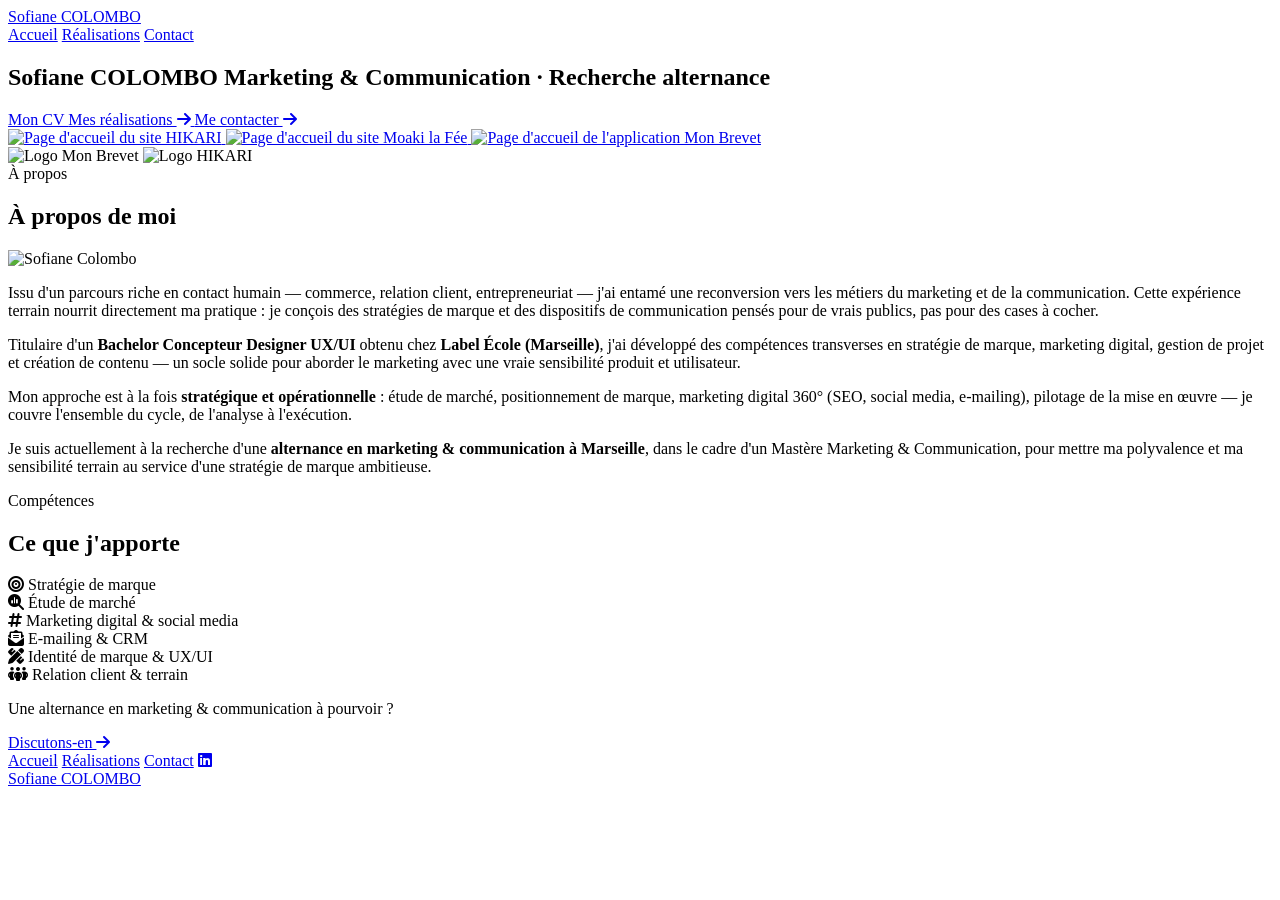
==== index.html @ 67ae6d96 "Add files via upload" ====
<!DOCTYPE html>
<html lang="fr">
<head>
    <meta charset="UTF-8">
    <meta name="viewport" content="width=device-width, initial-scale=1.0">
    <meta name="description" content="Portfolio Marketing & Communication — Sofiane Colombo, Marseille">
    <title>Portfolio S. COLOMBO — Marketing & Communication</title>

    <link rel="icon" type="image/png" href="./asset/favicon-clb.png">

    <link rel="stylesheet" href="./style.css"/>
    <link rel="preconnect" href="https://fonts.googleapis.com">
    <link rel="preconnect" href="https://fonts.gstatic.com" crossorigin>
    <link href="https://fonts.googleapis.com/css2?family=Fira+Sans:wght@300;400;600&family=Playfair+Display:ital,wght@0,400;0,600;0,700;0,800;1,400&display=swap" rel="stylesheet">
    <link rel='stylesheet' href='https://cdn-uicons.flaticon.com/2.1.0/uicons-regular-rounded/css/uicons-regular-rounded.css'>
    <link rel='stylesheet' href='https://cdn-uicons.flaticon.com/2.1.0/uicons-brands/css/uicons-brands.css'>
    <link rel='stylesheet' href='https://cdn-uicons.flaticon.com/2.1.0/uicons-solid-straight/css/uicons-solid-straight.css'>
    <link rel='stylesheet' href='https://cdn-uicons.flaticon.com/2.1.0/uicons-thin-rounded/css/uicons-thin-rounded.css'>
    <link rel="stylesheet" href="https://cdnjs.cloudflare.com/ajax/libs/font-awesome/6.5.0/css/all.min.css">
</head>

<body>

    <header>
        <a href="./index.html" class="header-logo">
            Sofiane COLOMBO
        </a>
        <nav>
            <a href="./index.html">Accueil</a>
            <a href="./realisations.html">Réalisations</a>
            <a href="./page_contact.html">Contact</a>
        </nav>
    </header>

    <main>

        <!-- HERO -->
        <section id="home-hero">
            <div class="hero-text">
                <h1 class="hero-name">
                    Sofiane COLOMBO
                    <span class="hero-subtitle">Marketing &amp; Communication · Recherche alternance</span>
                </h1>
                <div class="hero-actions">
                    <a href="./asset/cv_sofiane_colombo_marketing_v3.pdf" target="_blank" class="hero-cta">
                        <i class="fi fi-ss-file-user"></i> Mon CV
                    </a>
                    <a href="./realisations.html" class="hero-below-link">
                        Mes réalisations <i class="fa-solid fa-arrow-right"></i>
                    </a>
                    <a href="./page_contact.html" class="hero-below-link">
                        Me contacter <i class="fa-solid fa-arrow-right"></i>
                    </a>
                </div>
            </div>

            <div class="hero-visual-col">
                <div class="hero-visual">
                    <a href="./realisations.html" class="laptop-link" aria-label="Voir mes réalisations">
                        <div class="laptop-mockup">
                            <div class="laptop-screen">
                                <div class="screen-carousel">
                                    <div class="screen-track">
                                        <img src="./asset/accueil-hikari.png" alt="Page d'accueil du site HIKARI" class="screen-slide">
                                        <img src="./asset/moaki-accueil.png" alt="Page d'accueil du site Moaki la Fée" class="screen-slide">
                                        <img src="./asset/mon-brevet-accueil.png" alt="Page d'accueil de l'application Mon Brevet" class="screen-slide">
                                    </div>
                                </div>
                            </div>
                            <div class="laptop-base"></div>
                        </div>
                    </a>
                    <img src="./asset/mon-brevet-card.png" alt="Logo Mon Brevet" class="floating-card floating-card--1">
                    <img src="./asset/hikari-logo.png" alt="Logo HIKARI" class="floating-card floating-card--2">
                </div>
            </div>
        </section>

        <!-- À PROPOS -->
        <section id="home-about">
            <div class="about-head">
                <span class="eyebrow">À propos</span>
                <h2>À propos de moi</h2>
                <div class="intro-divider"></div>
            </div>

            <div class="about-story-grid">
                <div class="about-portrait">
                    <div class="about-portrait-frame">
                        <img src="./asset/portrait.jpg" alt="Sofiane Colombo" onerror="this.parentElement.classList.add('no-image')">
                    </div>
                </div>
                <div class="about-text">
                    <p>
                        Issu d'un parcours riche en contact humain — commerce, relation client, entrepreneuriat — j'ai entamé une reconversion vers les métiers du marketing et de la communication. Cette expérience terrain nourrit directement ma pratique : je conçois des stratégies de marque et des dispositifs de communication pensés pour de vrais publics, pas pour des cases à cocher.
                    </p>
                    <p>
                        Titulaire d'un <strong>Bachelor Concepteur Designer UX/UI</strong> obtenu chez
                        <strong>Label École (Marseille)</strong>, j'ai développé des compétences transverses en stratégie de marque, marketing digital, gestion de projet et création de contenu — un socle solide pour aborder le marketing avec une vraie sensibilité produit et utilisateur.
                    </p>
                    <p>
                        Mon approche est à la fois <strong>stratégique et opérationnelle</strong> : étude de marché, positionnement de marque, marketing digital 360° (SEO, social media, e-mailing), pilotage de la mise en œuvre — je couvre l'ensemble du cycle, de l'analyse à l'exécution.
                    </p>
                    <p>
                        Je suis actuellement à la recherche d'une <strong>alternance en marketing &amp; communication à Marseille</strong>, dans le cadre d'un Mastère Marketing &amp; Communication, pour mettre ma polyvalence et ma sensibilité terrain au service d'une stratégie de marque ambitieuse.
                    </p>
                </div>
            </div>
        </section>

        <!-- COMPÉTENCES -->
        <section id="home-skills">
            <span class="eyebrow">Compétences</span>
            <h2>Ce que j'apporte</h2>

            <div class="skills-grid">
                <div class="skill-item"><i class="fa-solid fa-bullseye"></i> Stratégie de marque</div>
                <div class="skill-item"><i class="fa-solid fa-magnifying-glass-chart"></i> Étude de marché</div>
                <div class="skill-item"><i class="fa-solid fa-hashtag"></i> Marketing digital &amp; social media</div>
                <div class="skill-item"><i class="fa-solid fa-envelope-open-text"></i> E-mailing &amp; CRM</div>
                <div class="skill-item"><i class="fa-solid fa-pen-ruler"></i> Identité de marque &amp; UX/UI</div>
                <div class="skill-item"><i class="fa-solid fa-people-group"></i> Relation client &amp; terrain</div>
            </div>
        </section>

        <!-- CTA -->
        <section id="home-cta">
            <p class="bottom-cta-text">Une alternance en marketing &amp; communication à pourvoir ?</p>
            <a href="./page_contact.html" class="bottom-cta-button">
                Discutons-en <i class="fa-solid fa-arrow-right"></i>
            </a>
        </section>

    </main>

    <footer>

        <div class="footer-links">
            <a href="./index.html">Accueil</a>
            <a href="./realisations.html">Réalisations</a>
            <a href="./page_contact.html">Contact</a>
            <a href="https://www.linkedin.com/in/sofiane-colombo-744582396/" target="_blank" aria-label="LinkedIn">
                <i class="fa-brands fa-linkedin"></i>
            </a>
        </div>

        <a href="./index.html" class="footer-logo">
            Sofiane COLOMBO
        </a>

    </footer>

    <script>
        const track = document.querySelector('.screen-track');
        const slideCount = document.querySelectorAll('.screen-slide').length;
        const reduceMotion = window.matchMedia('(prefers-reduced-motion: reduce)').matches;
        let currentSlide = 0;

        if (slideCount > 1 && !reduceMotion) {
            setInterval(() => {
                currentSlide = (currentSlide + 1) % slideCount;
                track.style.transform = `translateX(-${currentSlide * 100}%)`;
            }, 3000);
        }
    </script>

</body>
</html>
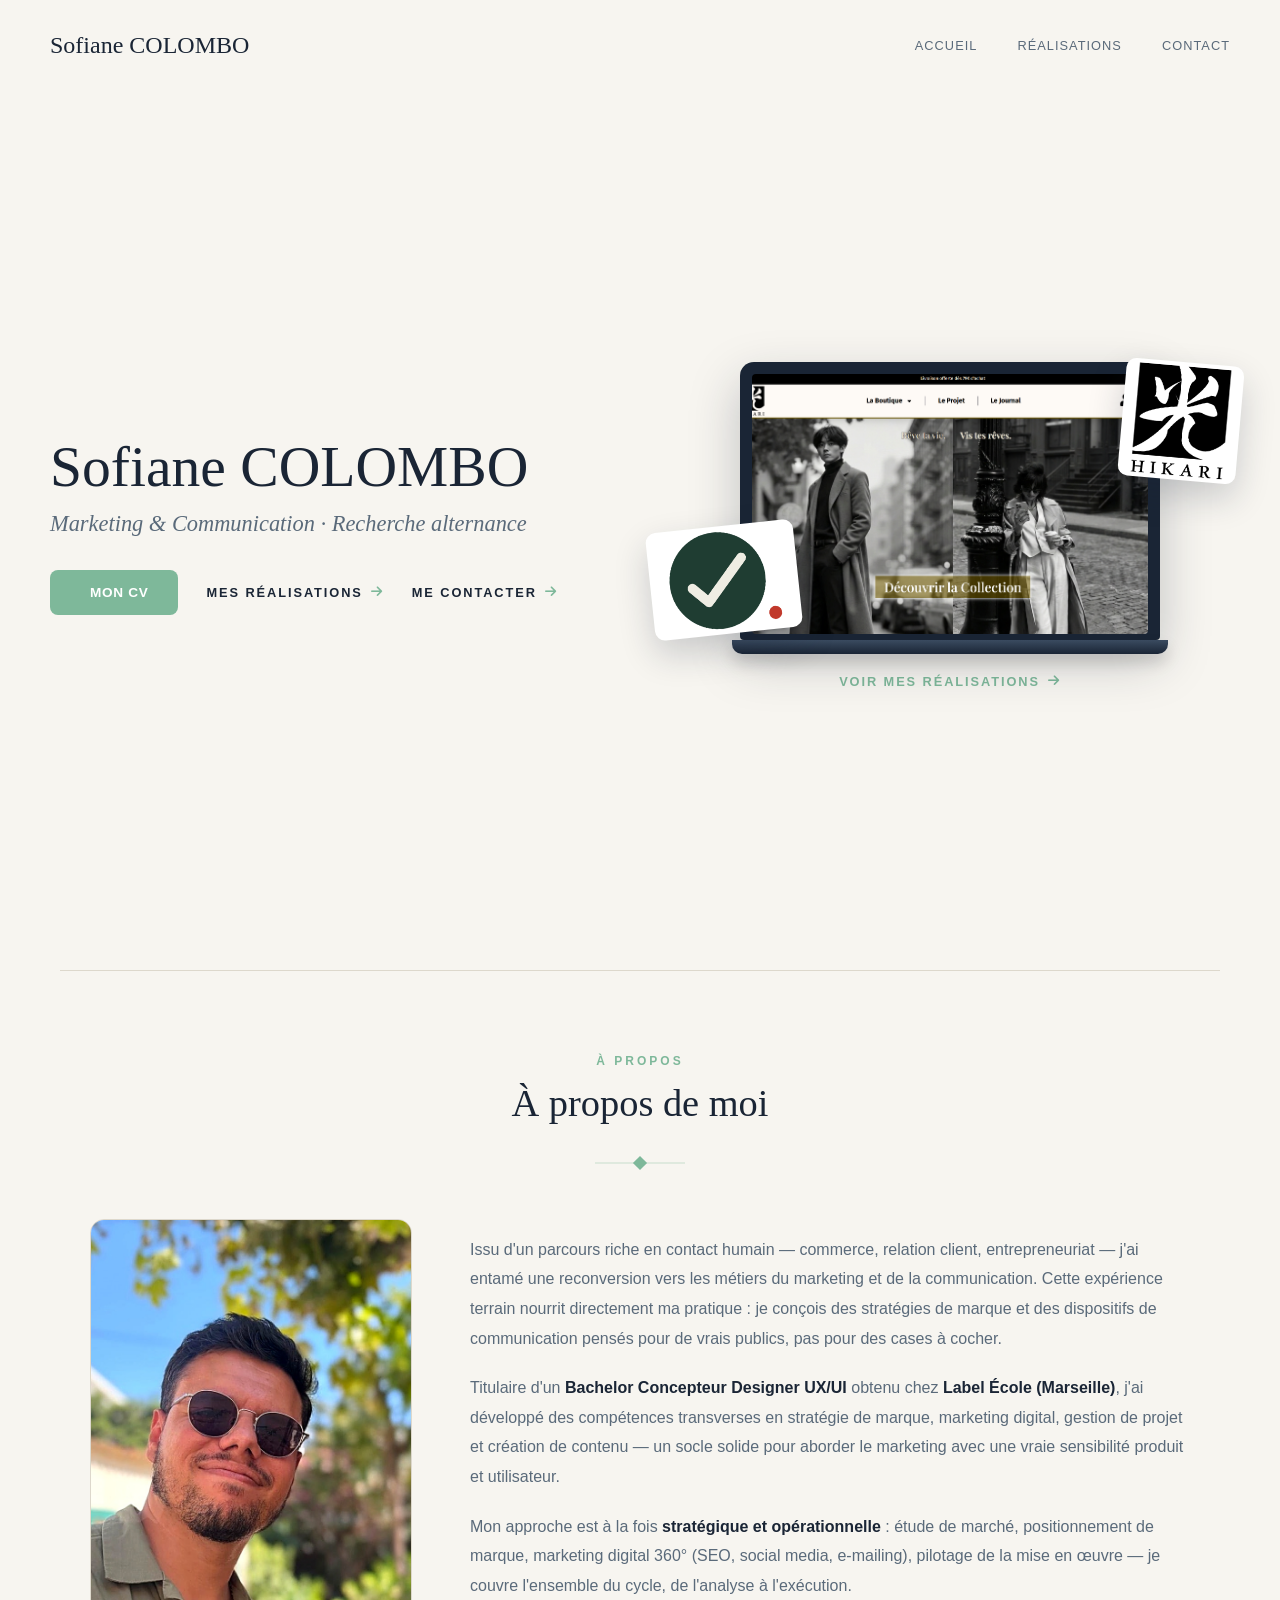
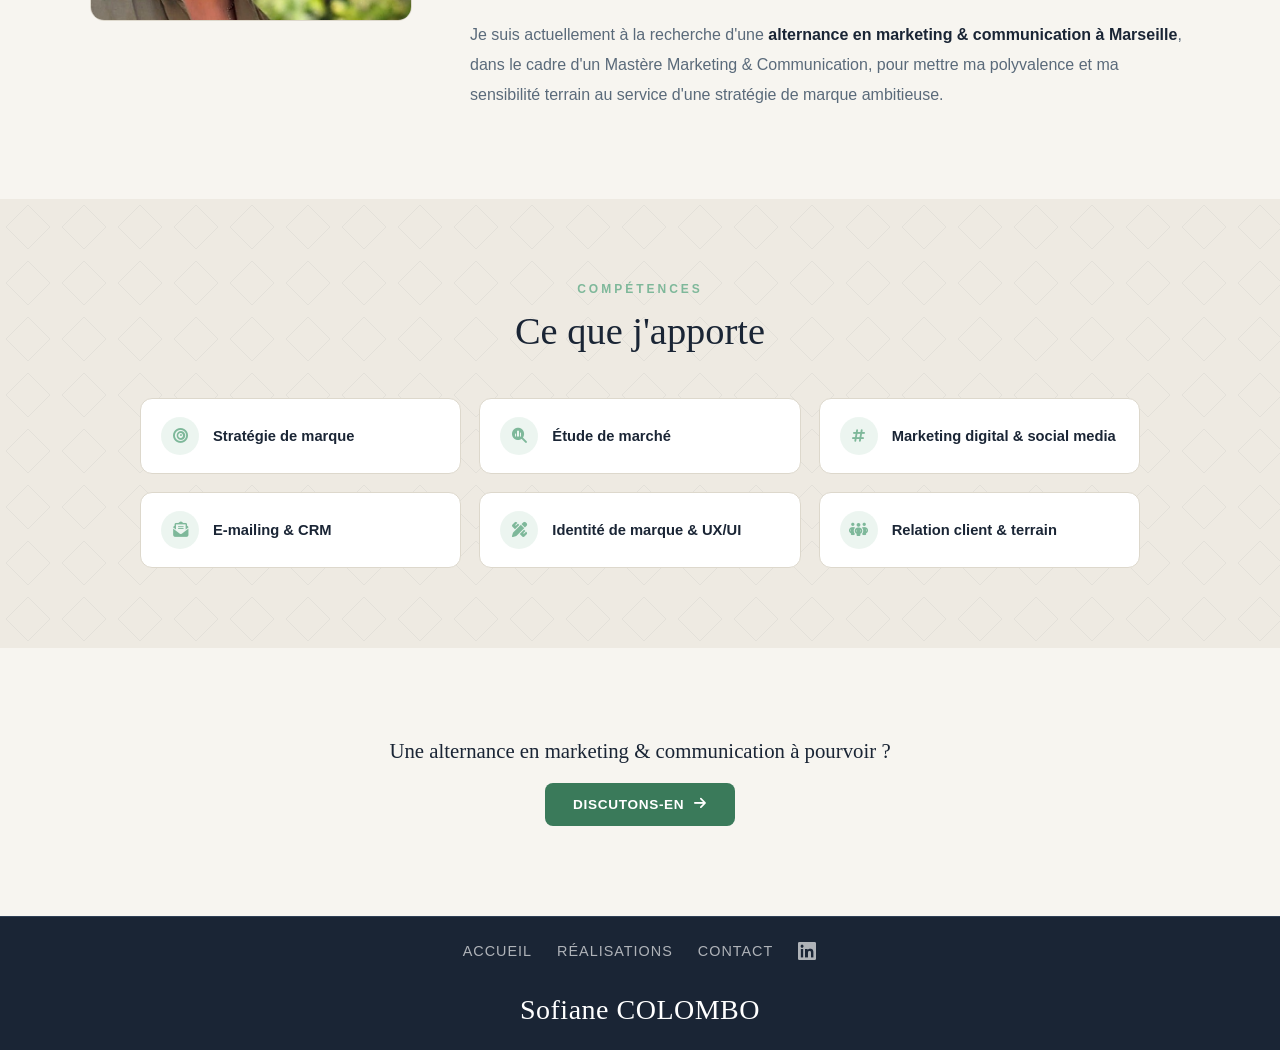
==== commit 1374d18a: "maj mineur laptop hero" ====
--- a/index.html
+++ b/index.html
@@ -73,7 +73,13 @@
                     <img src="./asset/mon-brevet-card.png" alt="Logo Mon Brevet" class="floating-card floating-card--1">
                     <img src="./asset/hikari-logo.png" alt="Logo HIKARI" class="floating-card floating-card--2">
                 </div>
+
+                <a href="./travail.html" class="hero-below-link">
+        Voir mes réalisations <i class="fa-solid fa-arrow-right"></i>
+                </a>
             </div>
+
+           
         </section>
 
         <!-- À PROPOS -->
--- a/style.css
+++ b/style.css
@@ -0,0 +1,1686 @@
+/* =============================================
+   VARIABLES
+   ============================================= */
+:root {
+    --ardoise: #1A2535;
+    --ardoise-mid: #243345;
+    --ardoise-light: #2E3F55;
+    --sauge: #7EB89A;
+    --sauge-light: #A8D4BC;
+    --sauge-dim: rgba(126, 184, 154, 0.15);
+    --blanc: #FFFFFF;
+    --ivoire: #F7F5F0;
+    --ivoire-mid: #EEEAE2;
+    --texte: #1A2535;
+    --texte-muted: #5A6A7A;
+    --texte-light: rgba(255, 255, 255, 0.65);
+}
+
+/* =============================================
+   BASE
+   ============================================= */
+body {
+    margin: 0;
+    padding: 0;
+    font-family: "Fira Sans", sans-serif;
+    background-color: var(--ivoire);
+    color: var(--texte);
+}
+
+h1, h2, h3 {
+    font-family: "Playfair Display", serif;
+    font-weight: 500;
+}
+
+/* =============================================
+   HEADER
+   ============================================= */
+header {
+    display: flex;
+    justify-content: space-between;
+    align-items: center;
+    height: 90px;
+    padding: 0 50px;
+    background-color: var(--ivoire);
+}
+
+.header-logo {
+    display: flex;
+    align-items: center;
+    font-family: "Playfair Display", serif;
+    font-size: 1.5rem;
+    font-weight: 500;
+    color: var(--ardoise);
+    text-decoration: none;
+    white-space: nowrap;
+}
+
+header nav {
+    display: flex;
+    gap: 40px;
+}
+
+header nav a {
+    font-family: "Fira Sans", sans-serif;
+    font-size: 0.8rem;
+    font-weight: 500;
+    letter-spacing: 0.08em;
+    text-transform: uppercase;
+    text-decoration: none;
+    color: var(--texte-muted);
+    transition: color 0.3s ease;
+    position: relative;
+}
+
+header nav a::after {
+    content: '';
+    position: absolute;
+    bottom: -6px;
+    left: 0;
+    width: 0;
+    height: 2px;
+    background-color: var(--sauge);
+    transition: width 0.3s ease;
+}
+
+header nav a:hover {
+    color: var(--ardoise);
+}
+
+header nav a:hover::after {
+    width: 100%;
+}
+
+/* =============================================
+   FOOTER
+   ============================================= */
+footer {
+    display: flex;
+    flex-direction: column;
+    justify-content: center;
+    align-items: center;
+    gap: 32px;
+    padding: 24px 40px;
+    background-color: var(--ardoise);
+    border-top: 1px solid var(--ardoise-light);
+    color: var(--texte-light);
+    font-family: "Fira Sans", sans-serif;
+    font-size: 0.8rem;
+    letter-spacing: 0.5px;
+}
+
+.footer-logo {
+    font-family: "Playfair Display", serif;
+    font-size: 1.75rem;
+    font-weight: 500;
+    color: var(--blanc);
+    text-decoration: none;
+}
+
+.footer-links {
+    display: flex;
+    flex-wrap: wrap;
+    justify-content: center;
+    align-items: center;
+    gap: 25px;
+}
+
+.footer-links a {
+    text-decoration: none;
+    color: var(--texte-light);
+    font-size: 0.9rem;
+    font-weight: 500;
+    letter-spacing: 1px;
+    text-transform: uppercase;
+    transition: color 0.3s ease;
+}
+
+.footer-links a:hover {
+    color: var(--sauge);
+}
+
+.footer-links i {
+    font-size: 1.3rem;
+}
+
+/* =============================================
+   BOUTONS & CTA GÉNÉRIQUES
+   ============================================= */
+.hero-cta {
+    display: inline-flex;
+    align-items: center;
+    gap: 10px;
+    background-color: var(--sauge);
+    color: var(--blanc);
+    padding: 15px 30px;
+    border-radius: 8px;
+    text-decoration: none;
+    font-family: "Fira Sans", sans-serif;
+    font-weight: 600;
+    letter-spacing: 0.05em;
+    text-transform: uppercase;
+    font-size: 0.85rem;
+    width: fit-content;
+    transition: background-color 0.3s ease, transform 0.3s ease;
+}
+
+.hero-cta:hover {
+    background-color: #3A7A5A;
+    transform: translateY(-2px);
+}
+
+.bottom-cta {
+    text-align: center;
+    margin-top: 50px;
+    padding-top: 40px;
+    border-top: 1px solid #DDD8CC;
+}
+
+.bottom-cta-text {
+    font-family: "Playfair Display", serif;
+    font-size: 1.3rem;
+    color: var(--ardoise);
+    margin-bottom: 20px;
+}
+
+.bottom-cta-button {
+    display: inline-flex;
+    align-items: center;
+    gap: 10px;
+    background-color: #3A7A5A;
+    color: var(--blanc);
+    padding: 14px 28px;
+    border-radius: 8px;
+    text-decoration: none;
+    font-family: "Fira Sans", sans-serif;
+    font-weight: 600;
+    letter-spacing: 0.05em;
+    text-transform: uppercase;
+    font-size: 0.85rem;
+    transition: background-color 0.3s ease, transform 0.3s ease;
+}
+
+.bottom-cta-button:hover {
+    background-color: var(--sauge);
+    transform: translateY(-2px);
+}
+
+/* =============================================
+   HOMEPAGE — HERO
+   ============================================= */
+#home-hero {
+    display: grid;
+    grid-template-columns: 1fr 1fr;
+    gap: 60px;
+    align-items: center;
+    max-width: 1300px;
+    margin: 0 auto;
+    padding: 30px 50px 40px;
+    min-height: calc(100vh - 90px);
+}
+
+.hero-text {
+    display: flex;
+    flex-direction: column;
+    gap: 22px;
+}
+
+.hero-eyebrow {
+    font-family: "Fira Sans", sans-serif;
+    font-size: 0.7rem;
+    font-weight: 500;
+    letter-spacing: 0.3em;
+    text-transform: uppercase;
+    color: var(--sauge);
+}
+
+.hero-text h1 {
+    font-family: "Playfair Display", serif;
+    font-size: clamp(2rem, 3.2vw, 2.9rem);
+    font-weight: 500;
+    line-height: 1.25;
+    color: var(--ardoise);
+    margin: 0;
+}
+
+.hero-description {
+    font-family: "Fira Sans", sans-serif;
+    font-size: 0.98rem;
+    line-height: 1.85;
+    color: var(--texte-muted);
+    margin: 0;
+}
+
+/* Mockup laptop */
+.hero-visual {
+    position: relative;
+    display: flex;
+    justify-content: center;
+    align-items: center;
+    width: 100%;
+}
+
+.laptop-mockup {
+    width: 100%;
+    max-width: 420px;
+}
+
+.laptop-screen {
+    background-color: var(--ardoise);
+    border-radius: 14px 14px 4px 4px;
+    padding: 12px 12px 6px;
+    box-shadow: 0 20px 50px rgba(26, 37, 53, 0.25);
+}
+
+.laptop-base {
+    height: 14px;
+    background: linear-gradient(to bottom, #3A4B60, var(--ardoise));
+    border-radius: 0 0 10px 10px;
+    margin: 0 -8px;
+    box-shadow: 0 8px 15px rgba(0, 0, 0, 0.15);
+}
+
+/* Carrousel écran laptop */
+.screen-carousel {
+    position: relative;
+    width: 100%;
+    height: 260px;
+    border-radius: 4px;
+    overflow: hidden;
+}
+
+.screen-track {
+    display: flex;
+    width: 100%;
+    height: 100%;
+    transition: transform 0.8s ease;
+}
+
+.screen-slide {
+    flex: 0 0 100%;
+    width: 100%;
+    height: 100%;
+    object-fit: cover;
+    object-position: top;
+}
+
+/* Cartes flottantes autour du mockup */
+.floating-card {
+    position: absolute;
+    border-radius: 10px;
+    box-shadow: 0 15px 35px rgba(26, 37, 53, 0.2);
+    border: 4px solid var(--blanc);
+    object-fit: cover;
+}
+
+.floating-card--1 {
+    width: 140px;
+    height: 100px;
+    bottom: 20px;
+    left: -20px;
+    transform: rotate(-6deg);
+    background-color: var(--blanc);
+}
+
+.floating-card--2 {
+    width: 110px;
+    height: 110px;
+    top: 0;
+    right: -10px;
+    transform: rotate(5deg);
+    object-fit: contain;
+    background-color: var(--blanc);
+}
+
+/* Lien sous laptop */
+
+.hero-visual-col {
+    display: flex;
+    flex-direction: column;
+    align-items: center;
+    gap: 20px;
+}
+
+.laptop-link {
+    display: block;
+    text-decoration: none;
+}
+
+.laptop-link:hover .laptop-screen {
+    box-shadow: 0 25px 60px rgba(26, 37, 53, 0.35);
+}
+
+.hero-below-link {
+    display: inline-flex;
+    align-items: center;
+    gap: 8px;
+    font-family: "Fira Sans", sans-serif;
+    font-size: 0.8rem;
+    font-weight: 600;
+    letter-spacing: 0.15em;
+    text-transform: uppercase;
+    text-decoration: none;
+    color: var(--sauge);
+    transition: gap 0.2s ease, color 0.2s ease;
+}
+
+.hero-below-link:hover {
+    gap: 14px;
+    color: #3A7A5A;
+}
+
+/* =============================================
+   HOMEPAGE — CRAFT LINK BUILD
+   ============================================= */
+#home-method {
+    background-color: var(--ivoire-mid);
+    background-image: url("data:image/svg+xml,%3Csvg xmlns='http://www.w3.org/2000/svg' width='56' height='56' viewBox='0 0 56 56'%3E%3Cpath d='M28 6 L50 28 L28 50 L6 28 Z' fill='none' stroke='%231A2535' stroke-opacity='0.05' stroke-width='1'/%3E%3C/svg%3E");
+    padding: 80px 30px;
+    text-align: center;
+    border-top: 1px solid #DDD8CC;
+}
+
+#home-method .eyebrow {
+    display: inline-block;
+    font-family: "Fira Sans", sans-serif;
+    font-size: 0.75rem;
+    font-weight: 600;
+    letter-spacing: 0.25em;
+    text-transform: uppercase;
+    color: var(--sauge);
+    margin-bottom: 1rem;
+}
+
+#home-method h2 {
+    font-family: "Playfair Display", serif;
+    font-size: clamp(1.8rem, 3.5vw, 2.6rem);
+    font-weight: 500;
+    color: var(--ardoise);
+    margin: 0 0 1.2rem;
+}
+
+#home-method .intro-text {
+    font-family: "Fira Sans", sans-serif;
+    font-size: 1rem;
+    line-height: 1.75;
+    color: var(--texte-muted);
+    max-width: 640px;
+    margin: 0 auto;
+}
+
+#home-method .values-grid {
+    max-width: 1100px;
+    margin: 50px auto 0;
+}
+
+#home-cta {
+    text-align: center;
+    padding: 70px 30px 90px;
+}
+
+/* =============================================
+   PAGE CONTACT
+   ============================================= */
+.contact-page-body {
+    min-height: 100vh;
+    display: flex;
+    flex-direction: column;
+}
+
+.contact-main {
+    flex: 1;
+    display: flex;
+    justify-content: center;
+    align-items: center;
+    padding: 20px;
+    background-color: var(--ivoire);
+    background-image: url("data:image/svg+xml,%3Csvg xmlns='http://www.w3.org/2000/svg' width='56' height='56' viewBox='0 0 56 56'%3E%3Cpath d='M28 6 L50 28 L28 50 L6 28 Z' fill='none' stroke='%231A2535' stroke-opacity='0.05' stroke-width='1'/%3E%3C/svg%3E");
+    background-size: 56px 56px;
+}
+
+.business-card {
+    background-color: var(--blanc);
+    width: 100%;
+    max-width: 400px;
+    padding: 40px;
+    border: 2px solid var(--sauge);
+    border-radius: 15px;
+    box-shadow: 10px 10px 0px var(--ivoire-mid);
+    text-align: center;
+    position: relative;
+}
+
+.card-header h3 {
+    margin: 0;
+    font-size: 1.8rem;
+    color: var(--ardoise);
+}
+
+.job-title {
+    font-family: "Fira Sans", sans-serif;
+    text-transform: uppercase;
+    letter-spacing: 2px;
+    color: var(--sauge);
+    font-weight: 600;
+    font-size: 0.9rem;
+    display: block;
+    margin-bottom: 15px;
+}
+
+.status-badge {
+    display: inline-flex;
+    align-items: center;
+    margin-top: 8px;
+    gap: 8px;
+    background-color: rgba(126, 184, 154, 0.1);
+    color: #3A7A5A;
+    padding: 5px 12px;
+    border-radius: 20px;
+    font-size: 0.8rem;
+    font-weight: 600;
+    border: 1px solid rgba(126, 184, 154, 0.4);
+}
+
+.dot {
+    height: 8px;
+    width: 8px;
+    background-color: var(--sauge);
+    border-radius: 50%;
+    display: inline-block;
+}
+
+.divider {
+    border: 0;
+    height: 1px;
+    background: var(--ivoire-mid);
+    margin: 30px auto;
+    width: 50%;
+}
+
+.contact-row {
+    display: flex;
+    align-items: center;
+    justify-content: flex-start;
+    gap: 15px;
+    padding: 12px;
+    margin-bottom: 10px;
+    text-decoration: none;
+    color: var(--texte-muted);
+    background-color: var(--ivoire);
+    border-radius: 8px;
+    transition: all 0.3s ease;
+    border: 1px solid transparent;
+}
+
+.contact-row:not(.static):hover {
+    background-color: var(--ivoire-mid);
+    border-color: var(--sauge);
+    transform: translateX(5px);
+    color: var(--ardoise);
+}
+
+.contact-arrow {
+    margin-left: auto;
+    font-size: 0.8rem;
+    color: var(--sauge);
+    opacity: 0.5;
+    transition: opacity 0.25s ease, transform 0.25s ease;
+}
+
+.contact-row:hover .contact-arrow {
+    opacity: 1;
+    transform: translateX(4px);
+}
+
+.icon-box {
+    width: 35px;
+    height: 35px;
+    background-color: var(--sauge-dim);
+    color: var(--sauge);
+    border-radius: 50%;
+    display: flex;
+    justify-content: center;
+    align-items: center;
+}
+
+.icon-box i {
+    font-size: 1rem;
+    margin: 0;
+}
+
+.card-footer {
+    margin-top: 30px;
+}
+
+.card-footer a {
+    color: var(--sauge);
+    text-decoration: none;
+    font-weight: bold;
+    display: flex;
+    justify-content: center;
+    align-items: center;
+    gap: 5px;
+}
+
+.card-footer i {
+    font-size: 1.2rem;
+    margin: 0;
+}
+
+/* =============================================
+   PAGE TRAVAIL — PROJET DÉTAIL
+   ============================================= */
+#real-intro {
+    text-align: center;
+    padding: 70px 20px 50px;
+    max-width: 760px;
+    margin: 0 auto;
+}
+
+#real-intro .eyebrow {
+    display: inline-block;
+    font-family: "Fira Sans", sans-serif;
+    font-size: 0.75rem;
+    font-weight: 600;
+    letter-spacing: 0.25em;
+    text-transform: uppercase;
+    color: var(--sauge);
+    margin-bottom: 1rem;
+}
+
+#real-intro h1 {
+    font-family: "Playfair Display", serif;
+    font-size: clamp(1.9rem, 4vw, 3rem);
+    font-weight: 500;
+    color: var(--ardoise);
+    line-height: 1.2;
+    margin: 0 0 1.4rem;
+}
+
+#real-intro .intro-text {
+    font-family: "Fira Sans", sans-serif;
+    font-size: 1rem;
+    line-height: 1.75;
+    color: var(--texte-muted);
+    margin: 0 auto;
+}
+
+.intro-divider {
+    position: relative;
+    width: 90px;
+    height: 12px;
+    margin: 2rem auto 0;
+}
+
+.intro-divider::before {
+    content: '';
+    position: absolute;
+    top: 50%;
+    left: 50%;
+    width: 10px;
+    height: 10px;
+    background-color: var(--sauge);
+    transform: translate(-50%, -50%) rotate(45deg);
+}
+
+.intro-divider::after {
+    content: '';
+    position: absolute;
+    top: 50%;
+    left: 0;
+    right: 0;
+    height: 1px;
+    background-color: var(--sauge);
+    opacity: 0.4;
+    transform: translateY(-50%);
+    z-index: -1;
+}
+
+#real-projects {
+    max-width: 1100px;
+    margin: 0 auto;
+    padding: 20px 20px 60px;
+    display: flex;
+    flex-direction: column;
+    gap: 30px;
+}
+
+.real-block {
+    display: grid;
+    grid-template-columns: 1fr 1fr;
+    border: 1px solid #DDD8CC;
+    border-radius: 15px;
+    overflow: hidden;
+    background-color: var(--blanc);
+    max-height: 680px;
+    opacity: 0;
+    transform: translateY(30px);
+    transition: opacity 0.6s ease, transform 0.6s ease, border-color 0.3s ease;
+}
+
+.real-block:hover {
+    border-color: var(--sauge);
+}
+
+.real-block.visible {
+    opacity: 1;
+    transform: translateY(0);
+}
+
+.real-block--alt .real-media {
+    order: 2;
+    background-color: var(--ardoise-mid);
+}
+
+.real-block--alt .real-content {
+    order: 1;
+}
+
+.real-media {
+    position: relative;
+    overflow: hidden;
+    background-color: var(--ivoire-mid);
+    min-height: 340px;
+    max-height: 650px;
+}
+
+.real-media img {
+    width: 100%;
+    height: 100%;
+    object-fit: contain;
+    display: block;
+    transition: transform 0.5s ease;
+}
+
+.real-media video {
+    width: 100%;
+    height: 100%;
+    object-fit: cover;
+    object-position: center top;
+    display: block;
+    transition: transform 0.5s ease;
+}
+
+.real-block:hover .real-media img,
+.real-block:hover .real-media video {
+    transform: scale(1.04);
+}
+
+.real-media--iframe {
+    padding: 0;
+}
+
+.real-media--iframe iframe {
+    position: absolute;
+    top: 0;
+    left: 0;
+    width: 100%;
+    height: 100%;
+    border: 0;
+}
+
+.media-placeholder {
+    width: 100%;
+    height: 100%;
+    min-height: 340px;
+    display: flex;
+    flex-direction: column;
+    align-items: center;
+    justify-content: center;
+    gap: 10px;
+    color: var(--sauge);
+    background-color: var(--ivoire-mid);
+}
+
+.media-placeholder i {
+    font-size: 2.5rem;
+    opacity: 0.5;
+}
+
+.media-placeholder span {
+    font-family: "Fira Sans", sans-serif;
+    font-size: 0.72rem;
+    letter-spacing: 0.1em;
+    text-transform: uppercase;
+    opacity: 0.6;
+}
+
+.media-badge {
+    position: absolute;
+    top: 14px;
+    left: 14px;
+    background-color: var(--sauge);
+    color: var(--blanc);
+    font-family: "Fira Sans", sans-serif;
+    font-size: 0.65rem;
+    font-weight: 700;
+    letter-spacing: 0.15em;
+    text-transform: uppercase;
+    padding: 4px 10px;
+    border-radius: 4px;
+}
+
+.real-content {
+    padding: clamp(1.8rem, 4vw, 3rem);
+    background-color: var(--blanc);
+    color: var(--texte);
+    display: flex;
+    flex-direction: column;
+    justify-content: center;
+    gap: 0;
+}
+
+.real-content--light {
+    background-color: var(--ardoise);
+}
+
+.real-content--light h2,
+.real-content--light .real-content h2 {
+    color: var(--blanc) !important;
+}
+
+.real-content--light p,
+.real-content--light .step-label,
+.real-content--light .real-list {
+    color: var(--texte-light) !important;
+}
+
+.real-content--light .real-list li strong {
+    color: var(--blanc) !important;
+}
+
+.real-content--light .real-skills span {
+    color: var(--sauge-light);
+    border-color: rgba(126, 184, 154, 0.4);
+    background-color: rgba(126, 184, 154, 0.1);
+}
+
+.real-content--light .real-link {
+    color: var(--sauge-light);
+}
+
+.real-content--light .real-link:hover {
+    color: var(--blanc);
+}
+
+.real-tag {
+    font-family: "Fira Sans", sans-serif;
+    font-size: 0.72rem;
+    font-weight: 600;
+    letter-spacing: 0.15em;
+    text-transform: uppercase;
+    color: var(--sauge);
+    margin-bottom: 0.9rem;
+    display: flex;
+    align-items: center;
+    gap: 6px;
+}
+
+.real-content h2 {
+    font-family: "Playfair Display", serif;
+    font-size: clamp(1.4rem, 2.5vw, 1.9rem);
+    font-weight: 700;
+    line-height: 1.2;
+    margin: 0 0 1.1rem;
+    color: var(--ardoise);
+}
+
+.real-content p {
+    font-family: "Fira Sans", sans-serif;
+    font-size: 0.95rem;
+    line-height: 1.75;
+    margin-bottom: 0.9rem;
+    color: var(--texte-muted);
+}
+
+.real-skills {
+    display: flex;
+    flex-wrap: wrap;
+    gap: 8px;
+    margin: 0.6rem 0 1.4rem;
+}
+
+.real-skills span {
+    font-family: "Fira Sans", sans-serif;
+    font-size: 0.68rem;
+    font-weight: 600;
+    letter-spacing: 0.1em;
+    text-transform: uppercase;
+    padding: 4px 10px;
+    border: 1px solid rgba(126, 184, 154, 0.5);
+    color: #3A7A5A;
+    border-radius: 4px;
+    background-color: rgba(126, 184, 154, 0.08);
+    transition: background-color 0.2s, border-color 0.2s;
+}
+
+.real-skills span:hover {
+    background-color: rgba(126, 184, 154, 0.18);
+    border-color: var(--sauge);
+}
+
+.real-link {
+    display: inline-flex;
+    align-items: center;
+    gap: 8px;
+    font-family: "Fira Sans", sans-serif;
+    font-size: 0.8rem;
+    font-weight: 600;
+    letter-spacing: 0.15em;
+    text-transform: uppercase;
+    text-decoration: none;
+    color: var(--sauge);
+    transition: gap 0.2s ease, color 0.2s ease;
+    align-self: flex-start;
+}
+
+.real-link:hover {
+    gap: 14px;
+    color: #3A7A5A;
+}
+
+.project-meta {
+    display: flex;
+    flex-wrap: wrap;
+    justify-content: center;
+    gap: 0;
+    margin-top: 40px;
+    border: 1px solid #DDD8CC;
+    border-radius: 12px;
+    overflow: hidden;
+    max-width: 760px;
+    margin-left: auto;
+    margin-right: auto;
+    background-color: var(--blanc);
+}
+
+.meta-item {
+    flex: 1 1 160px;
+    display: flex;
+    flex-direction: column;
+    gap: 6px;
+    padding: 20px 24px;
+    border-right: 1px solid #DDD8CC;
+    text-align: center;
+}
+
+.meta-item:last-child {
+    border-right: none;
+}
+
+.meta-label {
+    font-family: "Fira Sans", sans-serif;
+    font-size: 0.7rem;
+    font-weight: 600;
+    letter-spacing: 0.15em;
+    text-transform: uppercase;
+    color: var(--sauge);
+}
+
+.meta-value {
+    font-family: "Fira Sans", sans-serif;
+    font-size: 0.88rem;
+    color: var(--texte-muted);
+    line-height: 1.4;
+}
+
+.real-process {
+    display: flex;
+    flex-direction: column;
+    gap: 10px;
+    margin: 1rem 0;
+    border-left: 2px solid var(--sauge);
+    padding-left: 16px;
+}
+
+.process-step {
+    display: flex;
+    align-items: center;
+    gap: 12px;
+}
+
+.step-num {
+    font-family: "Fira Sans", sans-serif;
+    font-size: 0.7rem;
+    font-weight: 600;
+    color: var(--sauge);
+    min-width: 24px;
+}
+
+.step-label {
+    font-family: "Fira Sans", sans-serif;
+    font-size: 0.85rem;
+    color: var(--texte-muted);
+}
+
+.real-list {
+    font-family: "Fira Sans", sans-serif;
+    font-size: 0.92rem;
+    line-height: 1.75;
+    color: var(--texte-muted);
+    padding-left: 20px;
+    margin: 0.6rem 0 1rem;
+}
+
+.real-list li {
+    margin-bottom: 6px;
+}
+
+.real-list li strong {
+    color: var(--ardoise);
+}
+
+.kpi-grid {
+    display: grid;
+    grid-template-columns: 1fr 1fr;
+    gap: 16px;
+    margin-top: 20px;
+    width: 100%;
+    padding: 0 24px;
+}
+
+.kpi-item {
+    display: flex;
+    flex-direction: column;
+    align-items: center;
+    gap: 4px;
+    padding: 16px;
+    background-color: rgba(126, 184, 154, 0.08);
+    border: 1px solid rgba(126, 184, 154, 0.25);
+    border-radius: 8px;
+}
+
+.kpi-val {
+    font-family: "Playfair Display", serif;
+    font-size: 1.6rem;
+    font-weight: 700;
+    color: var(--sauge);
+}
+
+.kpi-desc {
+    font-family: "Fira Sans", sans-serif;
+    font-size: 0.7rem;
+    letter-spacing: 0.08em;
+    text-transform: uppercase;
+    color: var(--texte-muted);
+    text-align: center;
+}
+
+/* =============================================
+   PAGE TRAVAIL — HUB (GRILLE DE PROJETS)
+   ============================================= */
+#hub-intro {
+    text-align: center;
+    padding: 70px 20px 40px;
+}
+
+#hub-intro .eyebrow {
+    display: inline-block;
+    font-family: "Fira Sans", sans-serif;
+    font-size: 0.75rem;
+    font-weight: 600;
+    letter-spacing: 0.25em;
+    text-transform: uppercase;
+    color: var(--sauge);
+    margin-bottom: 0.8rem;
+}
+
+#hub-intro h1 {
+    font-family: "Playfair Display", serif;
+    font-size: clamp(1.8rem, 4vw, 2.8rem);
+    font-weight: 500;
+    color: var(--ardoise);
+    margin: 0 0 1.5rem;
+}
+
+#hub-grid {
+    display: grid;
+    grid-template-columns: repeat(3, 1fr);
+    gap: 24px;
+    max-width: 1100px;
+    margin: 0 auto;
+    padding: 20px 30px 90px;
+}
+
+.hub-card {
+    display: flex;
+    flex-direction: column;
+    border: 1px solid #DDD8CC;
+    border-radius: 15px;
+    overflow: hidden;
+    text-decoration: none;
+    color: inherit;
+    background: var(--blanc);
+    transition: transform 0.3s ease, box-shadow 0.3s ease, border-color 0.3s ease;
+}
+
+.hub-card:hover {
+    transform: translateY(-6px);
+    box-shadow: 0 12px 30px rgba(26, 37, 53, 0.12);
+    border-color: var(--sauge);
+}
+
+.hub-card-media {
+    position: relative;
+    width: 100%;
+    aspect-ratio: 4 / 3;
+    overflow: hidden;
+}
+
+.hub-card-media img {
+    width: 100%;
+    height: 100%;
+    padding-bottom: 30px;
+    object-fit: contain;
+    display: block;
+    transition: transform 0.4s ease;
+}
+
+.hub-card:hover .hub-card-media img {
+    transform: scale(1.05);
+}
+
+.hub-card-media--logo {
+    display: flex;
+    align-items: center;
+    justify-content: center;
+    padding: 20px;
+    box-sizing: border-box;
+    background: var(--blanc);
+}
+
+.hub-card-media--logo img {
+    object-fit: contain;
+    object-position: center;
+}
+
+.hub-card-badge {
+    position: absolute;
+    bottom: 10px;
+    left: 10px;
+    background: var(--sauge);
+    color: var(--blanc);
+    font-family: "Fira Sans", sans-serif;
+    font-size: 0.6rem;
+    font-weight: 700;
+    letter-spacing: 0.12em;
+    text-transform: uppercase;
+    padding: 4px 9px;
+    border-radius: 4px;
+}
+
+.hub-card-wip {
+    position: absolute;
+    top: 10px;
+    right: 10px;
+    background: var(--ardoise);
+    color: var(--blanc);
+    font-family: "Fira Sans", sans-serif;
+    font-size: 0.6rem;
+    font-weight: 700;
+    letter-spacing: 0.12em;
+    text-transform: uppercase;
+    padding: 4px 9px;
+    border-radius: 4px;
+}
+
+.hub-card-content {
+    padding: 20px 22px 22px;
+    display: flex;
+    flex-direction: column;
+    gap: 8px;
+    flex: 1;
+}
+
+.hub-card-content h2 {
+    font-family: "Playfair Display", serif;
+    font-size: 1.2rem;
+    font-weight: 700;
+    color: var(--ardoise);
+    margin: 0;
+}
+
+.hub-card-content p {
+    font-family: "Fira Sans", sans-serif;
+    font-size: 0.85rem;
+    line-height: 1.6;
+    color: var(--texte-muted);
+    margin: 0;
+    flex: 1;
+}
+
+.hub-card-link {
+    display: inline-flex;
+    align-items: center;
+    gap: 6px;
+    font-family: "Fira Sans", sans-serif;
+    font-size: 0.72rem;
+    font-weight: 600;
+    letter-spacing: 0.1em;
+    text-transform: uppercase;
+    color: var(--sauge);
+    margin-top: 4px;
+    transition: gap 0.25s ease;
+}
+
+.hub-card:hover .hub-card-link {
+    gap: 12px;
+}
+
+.detail-back {
+    display: block;
+    text-align: center;
+    margin: 10px 0 40px;
+    font-family: "Fira Sans", sans-serif;
+    font-size: 0.8rem;
+    font-weight: 600;
+    letter-spacing: 0.08em;
+    text-transform: uppercase;
+    color: var(--ardoise);
+    text-decoration: none;
+    transition: color 0.25s ease;
+}
+
+.detail-back:hover {
+    color: var(--sauge);
+}
+
+.detail-back i {
+    margin-right: 6px;
+}
+
+/* =============================================
+   PAGE À PROPOS
+   ============================================= */
+#about-hero {
+    text-align: center;
+    padding: 70px 20px 50px;
+    max-width: 760px;
+    margin: 0 auto;
+}
+
+#about-hero h1 {
+    font-family: "Playfair Display", serif;
+    font-size: clamp(1.9rem, 4vw, 2.9rem);
+    font-weight: 500;
+    color: var(--ardoise);
+    line-height: 1.25;
+    margin: 0;
+}
+
+#about-story {
+    max-width: 1100px;
+    margin: 0 auto;
+    padding: 20px 30px 70px;
+}
+
+.about-story-grid {
+    display: grid;
+    grid-template-columns: 320px 1fr;
+    gap: 60px;
+    align-items: start;
+}
+
+.about-portrait-frame {
+    width: 100%;
+    aspect-ratio: 4 / 5;
+    border-radius: 14px;
+    overflow: hidden;
+    background-color: var(--ivoire-mid);
+    border: 1px solid #DDD8CC;
+}
+
+.about-portrait-frame img {
+    width: 100%;
+    height: 100%;
+    object-fit: cover;
+    display: block;
+}
+
+.about-portrait-frame.no-image {
+    display: flex;
+    align-items: center;
+    justify-content: center;
+}
+
+.about-portrait-frame.no-image::before {
+    content: "\f007";
+    font-family: "Font Awesome 6 Free";
+    font-weight: 900;
+    font-size: 3rem;
+    color: var(--sauge);
+    opacity: 0.4;
+}
+
+.about-portrait-frame.no-image img {
+    display: none;
+}
+
+.about-text p {
+    font-family: "Fira Sans", sans-serif;
+    font-size: 1rem;
+    line-height: 1.85;
+    color: var(--texte-muted);
+    margin-bottom: 20px;
+}
+
+#about-timeline {
+    background-color: var(--ivoire-mid);
+    background-image: url("data:image/svg+xml,%3Csvg xmlns='http://www.w3.org/2000/svg' width='56' height='56' viewBox='0 0 56 56'%3E%3Cpath d='M28 6 L50 28 L28 50 L6 28 Z' fill='none' stroke='%231A2535' stroke-opacity='0.05' stroke-width='1'/%3E%3C/svg%3E");
+    padding: 70px 30px;
+}
+
+#about-timeline h2,
+#about-values h2 {
+    font-family: "Playfair Display", serif;
+    font-size: 2rem;
+    text-align: center;
+    color: var(--ardoise);
+    margin: 0 0 50px;
+}
+
+.timeline {
+    max-width: 700px;
+    margin: 0 auto;
+    display: flex;
+    flex-direction: column;
+    gap: 0;
+    border-left: 2px solid var(--sauge);
+    padding-left: 40px;
+}
+
+.timeline-item {
+    position: relative;
+    padding-bottom: 45px;
+}
+
+.timeline-item:last-child {
+    padding-bottom: 0;
+}
+
+.timeline-dot {
+    position: absolute;
+    left: -46px;
+    top: 4px;
+    width: 12px;
+    height: 12px;
+    background-color: var(--sauge);
+    border: 3px solid var(--ivoire-mid);
+    border-radius: 50%;
+}
+
+.timeline-date {
+    font-family: "Fira Sans", sans-serif;
+    font-size: 0.72rem;
+    font-weight: 700;
+    letter-spacing: 0.12em;
+    text-transform: uppercase;
+    color: var(--sauge);
+}
+
+.timeline-content h3 {
+    font-family: "Playfair Display", serif;
+    font-size: 1.15rem;
+    color: var(--ardoise);
+    margin: 6px 0 8px;
+}
+
+.timeline-content p {
+    font-family: "Fira Sans", sans-serif;
+    font-size: 0.92rem;
+    line-height: 1.7;
+    color: var(--texte-muted);
+    margin: 0;
+}
+
+#about-values {
+    padding: 70px 30px;
+    max-width: 1100px;
+    margin: 0 auto;
+}
+
+.values-grid {
+    display: grid;
+    grid-template-columns: repeat(3, 1fr);
+    gap: 30px;
+}
+
+.value-item {
+    text-align: center;
+    padding: 30px 20px;
+}
+
+.value-item i {
+    font-size: 1.8rem;
+    color: var(--sauge);
+    margin-bottom: 16px;
+}
+
+.value-item h3 {
+    font-family: "Playfair Display", serif;
+    font-size: 1.15rem;
+    color: var(--ardoise);
+    margin: 0 0 12px;
+}
+
+.value-item p {
+    font-family: "Fira Sans", sans-serif;
+    font-size: 0.9rem;
+    line-height: 1.7;
+    color: var(--texte-muted);
+    margin: 0;
+}
+
+#about-cta {
+    text-align: center;
+    padding: 60px 30px 90px;
+}
+
+.about-cta-text {
+    font-family: "Playfair Display", serif;
+    font-size: 1.4rem;
+    color: var(--ardoise);
+    margin-bottom: 24px;
+}
+
+#about-values .eyebrow {
+    display: block;
+    text-align: center;
+    font-family: "Fira Sans", sans-serif;
+    font-size: 0.75rem;
+    font-weight: 600;
+    letter-spacing: 0.25em;
+    text-transform: uppercase;
+    color: var(--sauge);
+    margin-bottom: 0.8rem;
+}
+
+/* =============================================
+   PORTFOLIO ALTERNANCE — ACCUEIL
+   ============================================= */
+.hero-text h1.hero-name {
+    font-size: clamp(2.4rem, 4.6vw, 3.6rem);
+    line-height: 1.1;
+}
+
+.hero-subtitle {
+    display: block;
+    margin-top: 0.6rem;
+    font-family: "Playfair Display", serif;
+    font-style: italic;
+    font-weight: 400;
+    font-size: clamp(1.1rem, 1.8vw, 1.4rem);
+    line-height: 1.4;
+    color: var(--texte-muted);
+}
+
+#home-hero .status-badge {
+    margin-top: 0;
+    width: fit-content;
+}
+
+.hero-actions {
+    display: flex;
+    flex-wrap: wrap;
+    align-items: center;
+    gap: 18px 28px;
+    margin-top: 8px;
+}
+
+.hero-actions .hero-below-link {
+    color: var(--ardoise);
+}
+
+.hero-actions .hero-below-link i {
+    color: var(--sauge);
+}
+
+.hero-actions .hero-below-link:hover {
+    color: #3A7A5A;
+}
+
+/* À propos (sur l'accueil) */
+#home-about {
+    max-width: 1100px;
+    margin: 0 auto;
+    padding: 80px 30px 70px;
+    border-top: 1px solid #DDD8CC;
+}
+
+#home-about .about-head {
+    text-align: center;
+    margin-bottom: 50px;
+}
+
+#home-about .eyebrow,
+#home-skills .eyebrow {
+    display: inline-block;
+    font-family: "Fira Sans", sans-serif;
+    font-size: 0.75rem;
+    font-weight: 600;
+    letter-spacing: 0.25em;
+    text-transform: uppercase;
+    color: var(--sauge);
+    margin-bottom: 0.8rem;
+}
+
+#home-about h2,
+#home-skills h2 {
+    font-family: "Playfair Display", serif;
+    font-size: clamp(1.8rem, 3.5vw, 2.4rem);
+    font-weight: 500;
+    color: var(--ardoise);
+    margin: 0;
+}
+
+.about-text p strong {
+    color: var(--ardoise);
+    font-weight: 600;
+}
+
+/* Compétences */
+#home-skills {
+    background-color: var(--ivoire-mid);
+    background-image: url("data:image/svg+xml,%3Csvg xmlns='http://www.w3.org/2000/svg' width='56' height='56' viewBox='0 0 56 56'%3E%3Cpath d='M28 6 L50 28 L28 50 L6 28 Z' fill='none' stroke='%231A2535' stroke-opacity='0.05' stroke-width='1'/%3E%3C/svg%3E");
+    padding: 80px 30px;
+    text-align: center;
+}
+
+.skills-grid {
+    display: grid;
+    grid-template-columns: repeat(3, 1fr);
+    gap: 18px;
+    max-width: 1000px;
+    margin: 45px auto 0;
+}
+
+.skill-item {
+    display: flex;
+    align-items: center;
+    gap: 14px;
+    padding: 18px 20px;
+    background-color: var(--blanc);
+    border: 1px solid #DDD8CC;
+    border-radius: 12px;
+    text-align: left;
+    font-family: "Fira Sans", sans-serif;
+    font-size: 0.92rem;
+    font-weight: 600;
+    color: var(--ardoise);
+    transition: border-color 0.3s ease;
+}
+
+.skill-item:hover {
+    border-color: var(--sauge);
+}
+
+.skill-item i {
+    flex-shrink: 0;
+    width: 38px;
+    height: 38px;
+    display: flex;
+    align-items: center;
+    justify-content: center;
+    border-radius: 50%;
+    background-color: var(--sauge-dim);
+    color: var(--sauge);
+    font-size: 0.95rem;
+}
+
+/* Bloc KPI dans un média (Mon Brevet, HIKARI) */
+.real-media .media-placeholder {
+    background-color: #FBFAF7;
+    padding: 24px;
+    box-sizing: border-box;
+}
+
+.real-media .media-placeholder .kpi-item {
+    background-color: var(--blanc);
+    border-color: rgba(126, 184, 154, 0.3);
+}
+
+/* Accessibilité */
+a:focus-visible {
+    outline: 2px solid var(--sauge);
+    outline-offset: 3px;
+    border-radius: 4px;
+}
+
+@media (prefers-reduced-motion: reduce) {
+    *, *::before, *::after {
+        transition: none !important;
+        animation: none !important;
+    }
+    .real-block {
+        opacity: 1;
+        transform: none;
+    }
+}
+
+@media (max-width: 900px) {
+    .skills-grid {
+        grid-template-columns: repeat(2, 1fr);
+    }
+    #home-hero .status-badge,
+    .hero-actions {
+        justify-content: center;
+        margin-left: auto;
+        margin-right: auto;
+    }
+}
+
+@media (max-width: 560px) {
+    .skills-grid {
+        grid-template-columns: 1fr;
+    }
+}
+
+/* =============================================
+   RESPONSIVE
+   ============================================= */
+@media (max-width: 1024px) {
+    #hub-grid {
+        grid-template-columns: repeat(2, 1fr);
+    }
+}
+
+@media (max-width: 900px) {
+    #home-hero {
+        grid-template-columns: 1fr;
+        padding: 50px 24px;
+        text-align: center;
+    }
+    .hero-text {
+        align-items: center;
+    }
+    .hero-visual {
+        margin-top: 40px;
+    }
+}
+
+@media (max-width: 768px) {
+    header {
+        padding: 0 20px;
+        height: 70px;
+    }
+    header nav {
+        gap: 20px;
+    }
+    header nav a {
+        font-size: 0.7rem;
+    }
+    .real-block,
+    .real-block--alt {
+        grid-template-columns: 1fr;
+        max-height: none;
+        overflow: visible;
+    }
+    .real-media {
+        min-height: 220px;
+        max-height: 280px;
+    }
+    .real-content {
+        padding: 1.5rem;
+    }
+    .real-block--alt .real-media {
+        order: 1;
+    }
+    .real-block--alt .real-content {
+        order: 2;
+    }
+    footer {
+        flex-direction: column;
+        height: auto;
+        padding: 20px;
+        gap: 14px;
+        text-align: center;
+    }
+    .about-story-grid {
+        grid-template-columns: 1fr;
+    }
+    .about-portrait-frame {
+        max-width: 280px;
+        margin: 0 auto;
+    }
+    .values-grid {
+        grid-template-columns: 1fr;
+    }
+    .timeline {
+        padding-left: 30px;
+    }
+    .timeline-dot {
+        left: -36px;
+    }
+}
+
+@media (max-width: 600px) {
+    #hub-grid {
+        grid-template-columns: 1fr;
+    }
+}
+
+@media (max-width: 480px) {
+    header {
+        flex-wrap: wrap;
+        height: auto;
+        min-height: 70px;
+        padding: 16px 20px;
+        row-gap: 12px;
+    }
+
+    .header-name {
+        font-size: 1.05rem;
+    }
+
+    header nav {
+        width: 100%;
+        justify-content: space-between;
+        gap: 8px;
+    }
+
+    header nav a {
+        font-size: 0.62rem;
+        text-align: center;
+        line-height: 1.3;
+    }
+}
